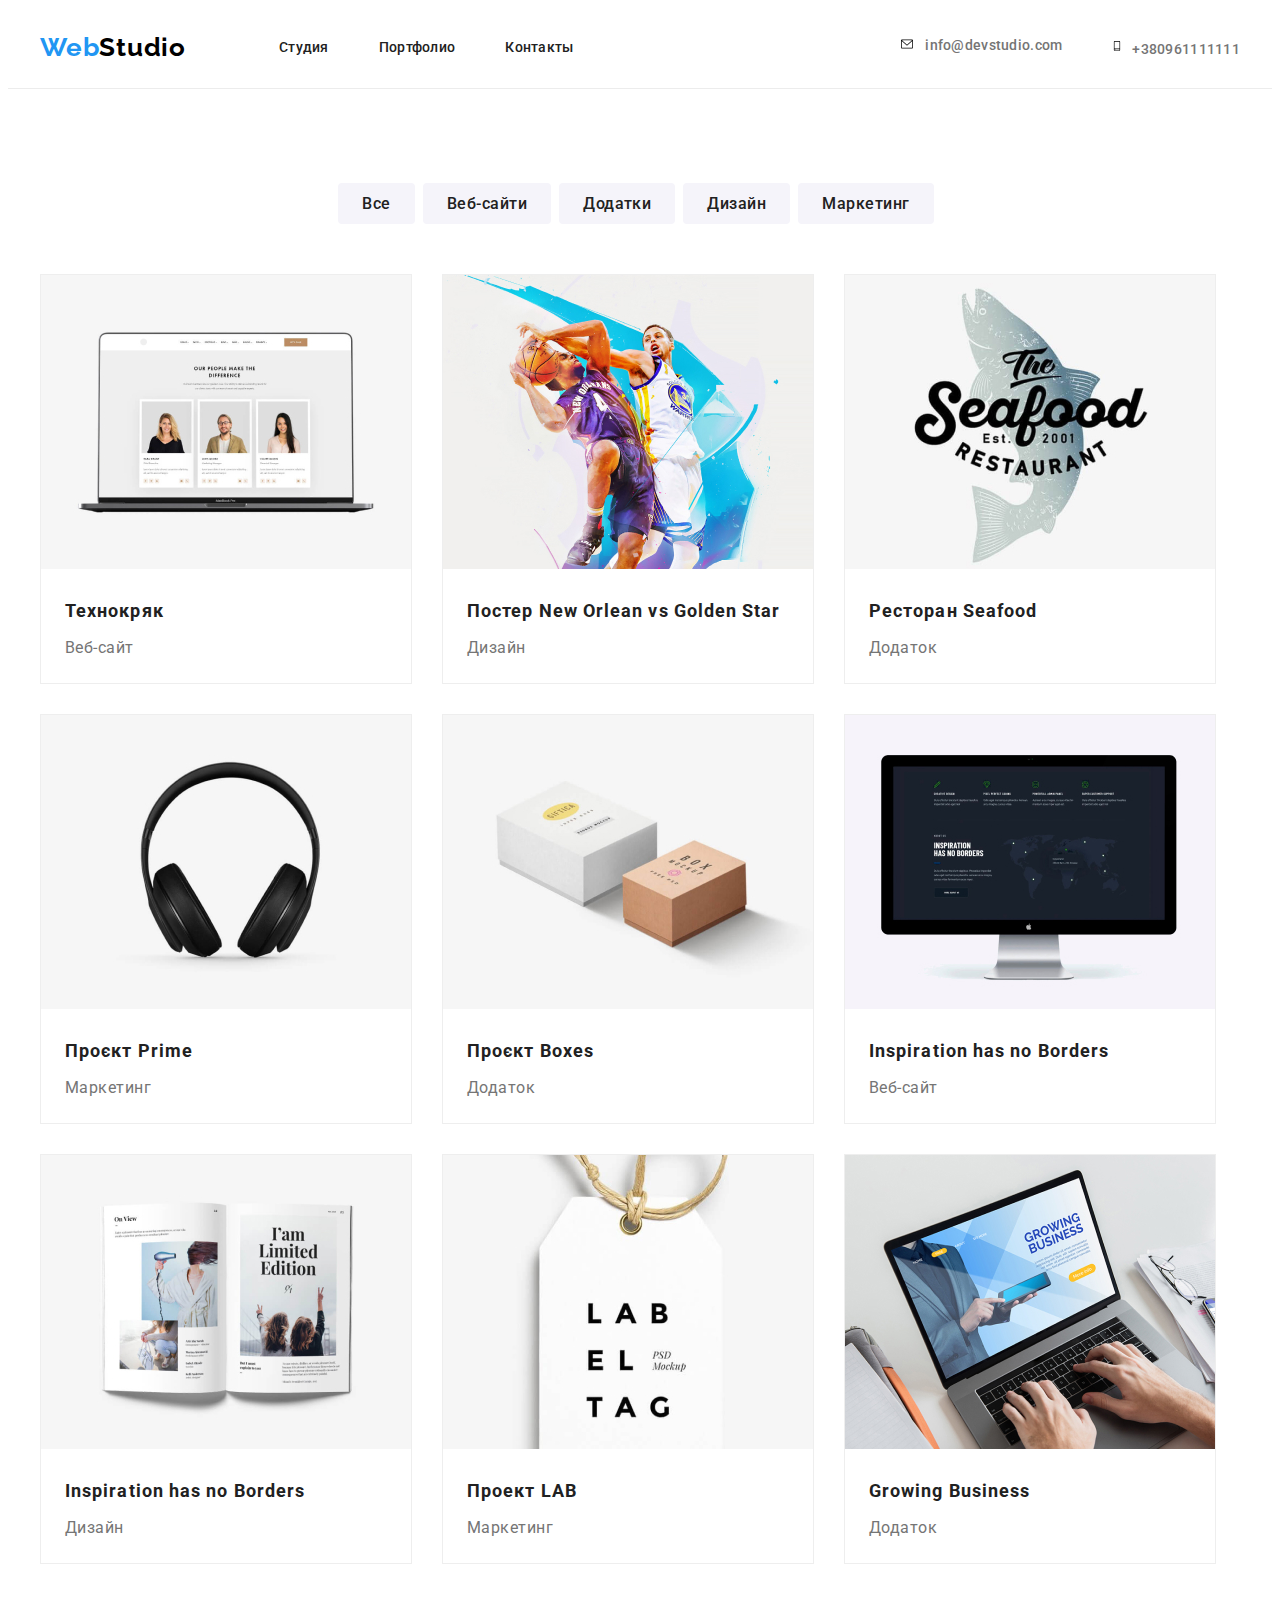
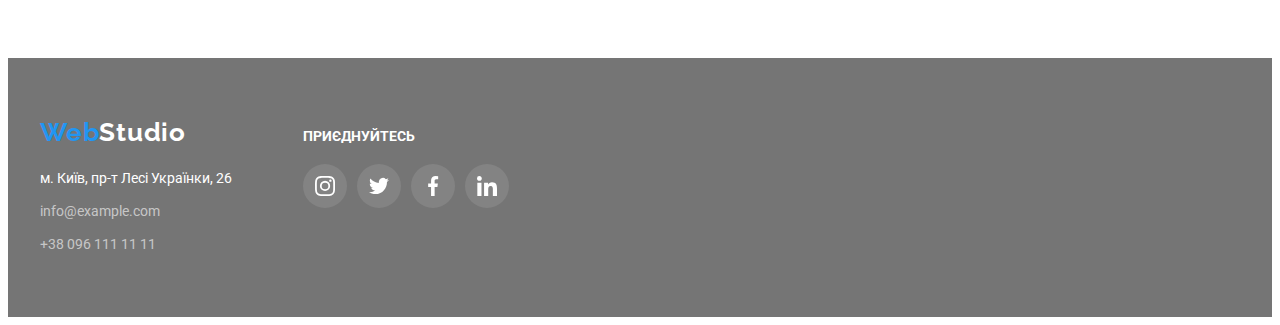
==== portfolio.html @ 3628cfc4 "update" ====
<!DOCTYPE html>
<html lang="en">

<head>
<meta charset="UTF-8">
<meta http-equiv="X-UA-Compatible" content="IE=edge">
<meta name="viewport" content="width=, initial-scale=1.0">
<title>Document</title>
<link rel="stylesheet" href="https://cdnjs.cloudflare.com/ajax/libs/modern-normalize/1.1.0/modern-normalize.min.css"
    integrity="sha512-wpPYUAdjBVSE4KJnH1VR1HeZfpl1ub8YT/NKx4PuQ5NmX2tKuGu6U/JRp5y+Y8XG2tV+wKQpNHVUX03MfMFn9Q=="
    crossorigin="anonymous" referrerpolicy="no-referrer"/>
    <style>
    a {
        text-decoration: none;
    }
</style>
<link rel="preconnect" href="https://fonts.googleapis.com">
<link rel="preconnect" href="https://fonts.gstatic.com" crossorigin>
<link href="https://fonts.googleapis.com/css2?family=Raleway:wght@700&family=Roboto:wght@400;500;700;900&display=swap"
    rel="stylesheet">
<link rel="stylesheet" href="./css/styles.css">
<link rel="stylesheet" href="./css/normalize.css">

</head>

<body>

    <!-- шапка сайта -->
    <header class="header">
        <div class="container header-con">
            <nav class="header-nav">
                <a href="/" class="header-logo"><span class="header-logo-web">Web</span><span
                        class="header-logo-studio">Studio</span></a>
    
                <ul class="header-list list">
                    <li class="header-item"><a href="./index.html" class="header-link link">Студия</a></li>
                    <li class="header-item"><a href="./portfolio.html" class="header-link link">Портфолио</a></li>
                    <li class="header-item"><a href="./contacts.html" class="header-link link">Контакты</a></li>
                </ul>
            </nav>
    
            <ul class="contact-info list">
                <li>
                    <a href="mailto:info@devstudio.com" class="header-mail link">
                        <svg class="header-icon" width="16px" height="12px">
                            <use href="./images/icons.svg#icon-envelope"></use>
                        </svg>info@devstudio.com </a>
                </li>
                <li>
                    <a href="tel:+380961111111" class="header-tel link">
                        <svg class="header-icon" width="10px" height="16px">
                            <use href="./images/icons.svg#icon-smartphone"></use>
                        </svg>+380961111111</a>
                </li>
            </ul>
    
        </div>
    </header>

    <main class="main">
        <section class="apps" 
        <div class="container">
            <div class="main-btn list"
             <ul class="main-list">
                <li><button type="button" class="item-btn">Все</button></li>
                <li><button type="button" class="item-btn">Веб-сайти</button></li>
                <li><button type="button" class="item-btn">Додатки</button></li>
                <li><button type="button" class="item-btn">Дизайн</button></li>
                <li><button type="button" class="item-btn">Маркетинг</button></li>
                </ul>
            </div>

            <div class="container">
                <ul class="apps-list list">
                    <li class="apps-item">
                        <a href="" class="item-link">
                        <img src="./images/website.jpg" width="370" alt="web-site">
                        <div class="apps-info">
                        <h3 class="apps-title">Технокряк</h3>
                        <p class="apps-text">
                            Веб-сайт
                        </p>
                        </div>
                        </a>
                        </li>
                    <li class="apps-item">
                        <a href="" class="item-link">
                    <img src="./images/posterbasketball.jpg" width="370" alt="basketball">
                    <div class="apps-info">
                    <h3 class="apps-title">Постер New Orlean vs Golden Star</h3>
                    <p class="apps-text">Дизайн</p>
                    </div> 
                    </a>
                    </li>
                    <li class="apps-item">
                        <a href="" class="item-link">
                        <img src="./images/seafood.jpg" width="370" alt="poster-restourant">
                        <div class="apps-info">
                        <h3 class="apps-title">Ресторан Seafood</h3>
                        <p class="apps-text">Додаток</p>
                        </div>
                        </a>
                    </li>
                    <li class="apps-item">
                        <a href="" class="item-link">
                        <img src="./images/headphones.jpg" width="370" alt="headphones">
                        <div class="apps-info">
                            <h3 class="apps-title">Проєкт Prime</h3>
                            <p class="apps-text">Маркетинг</p>
                        </div>
                        </a>
                    </li>
                    <li class="apps-item">
                    <a href="" class="item-link">
                        <img src="./images/boxes.jpg" width="370" alt="boxes">
                        <div class="apps-info">
                            <h3 class="apps-title">Проєкт Boxes</h3>
                            <p class="apps-text">Додаток</p>
                        </div>
                        </a>
                        </li>
                    <li class="apps-item">
                        <a href="" class="item-link">
                     <img src="./images/computer.jpg" width="370" alt="computer">
                        <div class="apps-info">
                            <h3 class="apps-title">Inspiration has no Borders</h3>
                            <p class="apps-text">Веб-сайт</p>
                        </div>
                        </a>
                
                    </li>
                    <li class="apps-item">
                        <a href="" class="item-link">
                        <img src="./images/book.jpg" width="370" alt="book">
                        <div class="apps-info">
                            <h3 class="apps-title">Inspiration has no Borders</h3>
                            <p class="apps-text">Дизайн</p>
                        </div>
                        </a>
                    </li>
                    <li class="apps-item">
                        <a href="" class="item-link">
                        <img src="./images/tag.jpg" width="370" alt="tag">
                        <div class="apps-info">
                            <h3 class="apps-title">Проект LAB</h3>
                            <p class="apps-text">Маркетинг</p>
                        </div>
                        </a>
                    </li>
                    <li class="apps-item">
                        <a href="" class="item-link">
                        <img src="./images/laptop.jpg" width="370" alt="laptop">
                        <div class="apps-info">
                            <h3 class="apps-title">Growing Business</h3>
                            <p class="apps-text">Додаток</p>
                        </div>
                        </a>
                    </li>
                </ul>
        </section>
        </div>
        </div>
    </main>
<footer class="footer">
    <div class="container">
        <div class="contact-wrap">
            <section class="footer-contacts-wrap">
                <a href="/" class="footer-logo"><span class="footer-logo-web">Web</span><span
                        class="footer-logo-studio">Studio</span></a>

                <address class="address">
                    <ul class="contacts-list list">
                        <li class="footer-contacts">
                            <a class="contacts-address link" href="https://goo.gl/maps/21FP2kessVp6qN1R9"
                                target="_blank" rel="noopener noreferrer nofollow"> м. Київ, пр-т Лесі Українки, 26</a>
                        </li>
                        <li class="footer-contacts">
                            <a href="mailto:info@example.com" class="footer-contacts-link link">info@example.com</a>
                        </li>
                        <li class="footer-contacts">
                            <a href="tel:+380961111111" class="footer-contacts-link link">+38 096 111 11 11</a>
                        </li>
                    </ul>
                </address>
            </section>
        </div>

        <div class="join">
            <h3 class="join-soc-title title">приєднуйтесь</h3>
            <ul class="join-soc-list list">
                <li class="join-soc-item">
                    <a href="" class="join-soc-link">
                        <svg class="join-soc-icon">
                            <use href="./images/icons.svg#icon-instagram"></use>
                        </svg>
                    </a>

                </li>
                <li class="join-soc-item">
                    <a href="" class="join-soc-link">
                        <svg class="join-soc-icon">
                            <use href="./images/icons.svg#icon-twitter"></use>
                        </svg>
                    </a>

                </li>
                <li class="join-soc-item">
                    <a href="" class="join-soc-link">
                        <svg class="join-soc-icon">
                            <use href="./images/icons.svg#icon-facebook"></use>
                        </svg>
                    </a>

                </li>
                <li class="join-soc-item">
                    <a href="" class="join-soc-link">
                        <svg class="join-soc-icon">
                            <use href="./images/icons.svg#icon-linkedin"></use>
                        </svg>
                    </a>

                </li>

            </ul>

        </div>
    </div>

</footer>
</body>

</html>
---- css/styles.css ----
p,
h1,
h2,
h3,
h4,
h5,
h6 {
    margin: 0;
}

ul,
ol {
    margin: 0;
    padding-left: 0;
}

body {
    font-family: "Roboto", sans-serif;
}

* {
    color: tomato;
}



.list {
    list-style: none;
}

.link {
    text-decoration: none;
}
.container {
    width: 1200px;
    padding-left: 15px;
    padding-right: 15px;
    margin: 0 auto;
}

/* --HEADER-- */

.header {
    background-color: var(--wight-text);
    border-bottom:1px solid #ECECEC;
    font-weight: 500;
    font-size: 14px;
    line-height: 1.14;
}

.header-con {
    display: flex;
    align-items: center;
}

.header-logo {
    font-family: 'Raleway';
    font-style: normal;
    font-weight: 700;
    font-size: 26px;
    line-height: 1.14;
    letter-spacing: 0.03em;
    color: #2196F3;
    text-decoration: none;
    padding: 24px 0;
    margin-top: 0;
    margin-bottom: 0;
    margin-right: 93px;
}

 
.header-logo-web {
    color: #2196F3;
}

.header-logo-studio {
    color: #000000;
}

.header-nav {
        display: flex;
        margin-right: 0;
        margin-left: 0;
        text-align: center;
        margin-bottom: 0;
        align-items: center;
}

.header-list {
    list-style: none;
    display: flex;
    padding: 0;
    
}

.header-item {
    margin-right: 50px;
}


.header-link {
    font-weight: 500;
    font-size: 14px;
    line-height: 1.12;
    letter-spacing: 0.02em;
    color: #212121;
    text-decoration: none;
    display: block;
    padding: 32px 0;
}


.contact-info {
    list-style: none;
    display: flex;
    margin-top: 0;
    margin-bottom: 0;
    margin-left: auto;
 
}



.header-mail {
    font-family: 'Roboto';
    font-weight: 500;
    font-size: 14px;
    line-height: 1.12;
    letter-spacing: 0.02em;
    color: #757575;
    margin: 0 50px 0 0;
}

.header-tel {
    font-family: 'Roboto';
    font-weight: 500;
    font-size: 14px;
    line-height: 1.12;
    letter-spacing: 0.02em;
    color: #757575;
    margin: 0;

}

.header-icon{
    color:#757575;
    margin-right:10px;
}


.header-link:hover,
.header-link:focus {
    color: #2196F3
}

.header-tel:hover,
.header-tel:focus,
.header-mail:hover,
.header-mail.focus {
color:#2196F3;
}

.header-tel:hover,
.header-tel:focus .header-icon {
    fill: #2196F3;
}

.header-mail:hover,
.header-mail:focus .header-icon {
    fill: #2196F3;
}


/* --HERO-- */


.hero {
    padding-top: 200px;
    padding-bottom: 200px;
    text-align: center;
    background-image: linear-gradient(rgba(47, 48, 58, 0.4), rgba(47, 48, 58, 0.4)), url(../images/hero-bg.jpg);
background-repeat: no-repeat;
background-position: center;
/* background-size: cover; */
}


.hero-text {
    display: block;
    margin-top: 0;
    margin-bottom: 30;
    margin-left: auto;
    margin-right: auto;
    max-width: 696px;
    font-weight: 900;
    font-size: 44px;
    line-height: 1.36;
    letter-spacing: 0.06em;
    text-transform: uppercase;
    color: #FFFFFF;
    background-color: #757575;
}

.hero-btn {
    border-radius: 4px;
    font-family: 'Roboto';
    font-style: normal;
    font-weight: 700;
    font-size: 16px;
    line-height: 1.33;
    display: inline-block;
    align-items: center;
    text-align: center;
    letter-spacing: 0.06em;
    color: #FFFFFF;
    padding: 10px 32px;
    box-shadow: 0px 4px 4px 0 rgba(0, 0, 0, 0.15);
    cursor: pointer;
    background-color: #2196F3;
    margin-top: 30px;
}

.hero-btn:hover,
.hero-btn:focus {
    background-color: #2196F3 color: #fffff
}

/* --ABOUT-- */
.about {
    padding-top: 94px;
}



.about-list {
    display: flex;
    flex-wrap: wrap;
}

.list {}

.about-item {
    display: inline-block;
    width: 270px;
    margin-right: 30px;
}

.about-item:nth-child(4) {
    margin-right: 0;
}

.about-title {
    font-weight: 700;
    font-size: 14px;
    line-height: 1.2;
    letter-spacing: 0.03em;
    text-transform: uppercase;
    color: #212121;
    text-align: left;
    padding-bottom: 10px;

}

.about-text {
    Font family: Roboto Font style: Regular font-weight: 400;
    font-size: 14px;
    line-height: 1.71;
    letter-spacing: 0.03em;
    align-items: center;
    text-align: left;
    color: #757575;
}


.icons-about {
    width: 270px;
    height: 120px;
    border-radius: 4px;
    background-color: #F5F4FA;
    margin-bottom: 30px;
    display: flex;
    justify-content: center;
    align-items: center;
}


/* --DETAILS-- */
.details {
    padding-top: 94px;
    padding-bottom: 94px;
}

.details-title {
    font-weight: 700;
    font-size: 36px;
    line-height: 1.2;
    text-align: center;
    letter-spacing: 0.03em;
    color: #212121;
    margin-bottom: 50px;
}

.detail-list {
    display: flex;
    flex-wrap: wrap;
    margin: 0;
    padding-left: 0;
}

.detail-element {
    width: 370px;
    margin-right: 30px;
}

.detail-element:nth-child(3) {
    margin-right: 0;
}


/* --TEAM-- */



.team {
    padding-top: 94px;
    padding-bottom: 94px;
    background: #F5F4FA;
}



.team-pre-title {
    font-weight: 700;
    font-size: 36px;
    line-height: 1.14;
    text-align: center;
    letter-spacing: 0.03em;
    color: #212121;
    margin-bottom: 50px;
}

.team-list {
    display: flex;
    flex-direction: row;
        margin: 0;
        padding-left: 0;
}

.team-item {
    width: 270px;
    height: 428px;
    margin-right: 30px;
    background: #FFFFFF;
        box-shadow: 0px 1px 3px rgba(0, 0, 0, 0.12), 0px 1px 1px rgba(0, 0, 0, 0.14), 0px 2px 1px rgba(0, 0, 0, 0.2);
        border-radius: 0px 0px 4px 4px;
}

.list {}

.team-title {
    font-weight: 500;
    font-size: 16px;
    line-height: 1.14;
    letter-spacing: 0.03em;
    text-align: center;
    color: #212121;
}

.team-text {
    font-weight: 400;
    font-size: 16px;
    line-height: 1.14;
    letter-spacing: 0.03em;
    text-align: center;
    color: #757575;
    margin-top: 10px;
    margin-bottom: 16px;
}

.team-info {
    padding-top:30px;
    padding-bottom: 30px;
}
.team-soc {
    display: flex;
    justify-content: center;
    gap: 10px;
}

.team-soc-link {
    width: 44px;
    height: 44px;
    border-radius: 50%;
    background-color: #FFFFFF;
    display: flex;
    align-items: center; 
    justify-content: center;
    fill: #AFB1B8 ;
}


.team-soc-link:hover,
.team-soc-link:focus {
    background-color: #2196F3;
    fill: #FFFFFF;
}

/*--CLIENTS--*/
/* .clients-container{
    border: 1px rgba(0, 0, 0, 1);
    background-color: #F5F5F5;
    padding-left: 15px;
        padding-right: 15px;
        margin: 0 auto;

} */

.clients-title{
    font: Roboto;
    font-weight: 700;
    font-size: 36px;
    line-height: 1.14;
    letter-spacing: 0.03em;
    text-align: center;
    color: #212121;
    padding-top: 94px;
    margin-bottom: 50px;
}

.clients-list {
    display: flex;
    flex-wrap: wrap;
    align-items: center;
        justify-content: center;
}

.clients-item {
    margin-right: 30px;
    }

    .clients-item:nth-child(6){
        margin-right: 0px;
    }


 .clients-soc-link {
    display: inline-block;
    border: 1px solid #AFB1B8;
    border-radius: 4px;
    width: 170px;
    height: 92px;
    outline: none;
    color:#AFB1B8;
    padding: 16px 32px;
    margin-bottom: 94px;

}

.clients-soc-icon{
    fill: #AFB1B8;
}

.clients-soc-link:hover,
.clients-soc-link:focus{
    border-color:#2196F3;
}


.clients-soc-icon:hover,
.clients-soc-icon:focus {
    fill: #2196F3;
}




/* --FOOTER-- */


.footer {
    background-color: #757575;
   padding-top: 60px;
   padding-bottom: 60px;
}

.footer .container {
    display: flex;
    align-items: baseline;
}




.footer-logo {
    font-family: 'Raleway';
    font-style: normal;
    font-weight: 700;
    font-size: 26px;
    line-height: 1.14;
    letter-spacing: 0.03em;
    display: block;
    text-decoration: none;
    margin-bottom: 20px;
}

.footer-logo-web {
    color: #2196F3;
}

.footer-logo-studio {
    color: #FFFFFF;
}


.address{
    font-style: normal;
    display: block;
    min-width: 193px;
}

.contacts-address {
    font-size: 14px;
    line-height: 1.71;
    letter-spacing: 0.03;
    color: #FFFFFF;
}


.footer-contacts-link {
    font-size: 14px;
    line-height: 1.71;
    color: rgba(255, 255, 255, 0.6);

}
.footer-contacts:not(:last-child){
    margin-bottom: 9px;
}


.join{
    
        flex-direction: column;
        align-items: baseline;
        margin-left: 70px;
    

}


.join-soc-title{
    font-size: 14px;
    line-height: 1.14;
    text-transform: uppercase;
    color: #FFFFFF;
    margin-bottom: 20px;
}

.join-soc-list {
    display: flex;
    justify-content:space-between;
    gap: 10px; */
}

.join-soc-link{
    width: 44px;
    height: 44px;
    border-radius: 50%;
    background-color: rgba(255, 255, 255, 0.1);
    display: flex;
    align-items: center;
    justify-content: center;
    color: #FFFFFF;
}

.join-soc-link:hover,
.join-soc-link:focus{
    background-color: #2196F3;
}

.join-soc-icon {
    fill:#FFFFFF;
    width: 20px;
    height: 20px;
}



/* ---MAIN--- */
.main {
}

.container-main {
    width: 1230px;
    padding-left: 15px;
    padding-right: 15px;
    margin-left: auto;
    margin-right: auto;
}

.main-btn {
    display: flex;
    flex-wrap: wrap;
    margin-bottom: 50px;
    justify-content: center;

}

.main-list {
    display: flex;
    flex-wrap: wrap;
    margin-right: auto;
    margin-left: auto;

}


.item-btn {
    font-family: 'Roboto';
    font-style: normal;
    font-weight: 500;
    font-size: 16px;
    line-height: 1.6;
    text-align: center;
    align-items: center;
    letter-spacing: 0.03em;
    color: rgba(33, 33, 33, 1);
    background-color: rgba(245, 244, 250, 1);
    border-radius: 4px;
    border-color: transparent;
    padding: 6px 22px;
    margin-right: 8px;
}

.item-btn:hover,
.item-btn:focus {
    opacity: 8;
    cursor: pointer;
    background-color: #2196F3;
    color: #FFFFFF;
}

.item-link{
    display: block;
}

.item-link:hover,
.item-link:focus{
    box-shadow: 0px 3px 1px rgba(0, 0, 0, 0.1), 0px 1px 2px rgba(0, 0, 0, 0.08), 0px 2px 2px rgba(0, 0, 0, 0.12);
}

.apps {
    padding-top: 94px;
    padding-bottom: 94px;
}

.apps-info {
    padding: 20px 24px;
}

.container-apps {
    width: 1230px;
    padding-left: 15px;
    padding-right: 15px;
    margin-left: auto;
    margin-right: auto;
}

.apps-list {
   display: flex;
   flex-wrap: wrap;
   gap: 30px;
   padding: 0;
   margin: 0;

}

.apps-list {
    flex-basis: calc((100% - 2*30px)/3);
    
}


.list {}

.apps-item {
    width: 370px; 
    background: #FFFFFF;
        border: 1px solid #EEEEEE;
}

.apps-title {
    font-weight: 700;
    font-size: 18px;
    line-height: 2;
    letter-spacing: 0.06em;
    color: #212121;
    margin-bottom: 4px;
}

.apps-text {
    font-weight: 400;
    font-size: 16px;
    line-height: 1.86;
    letter-spacing: 0.03em;
    color: #757575;
}
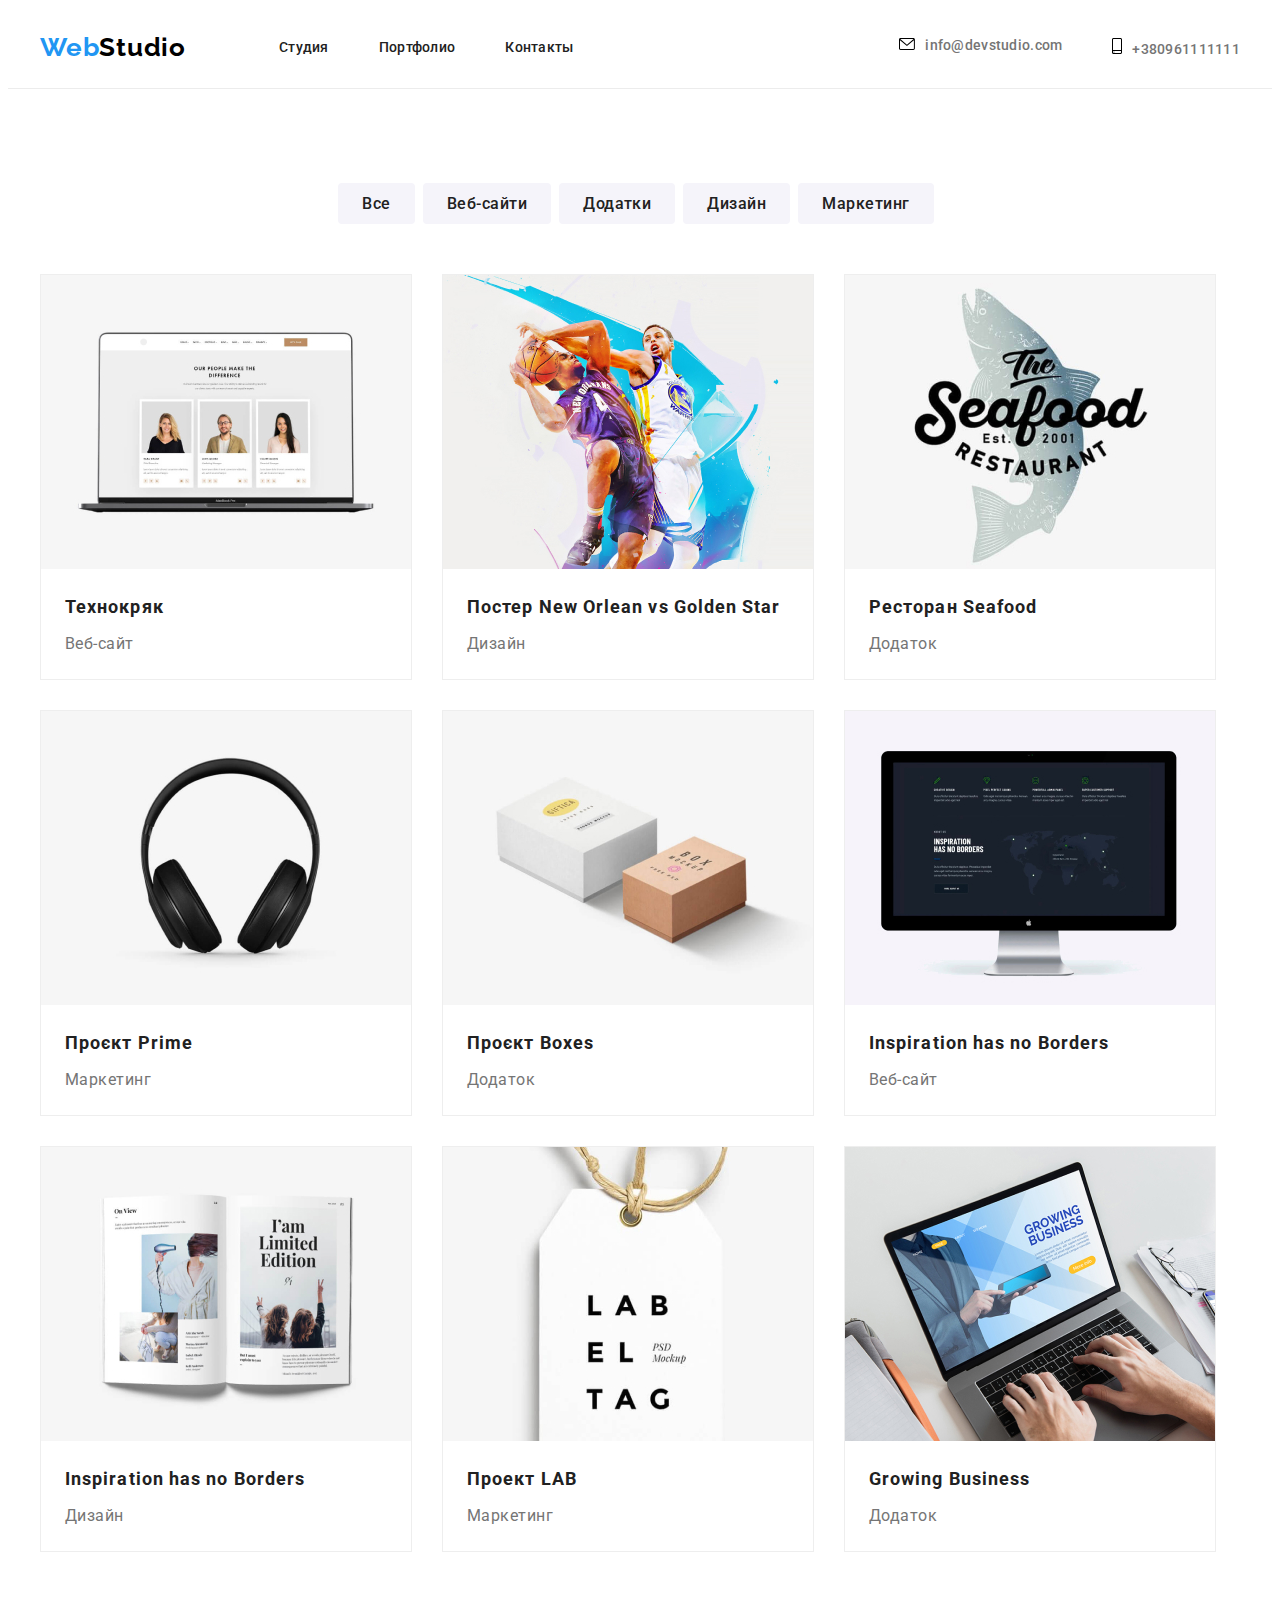
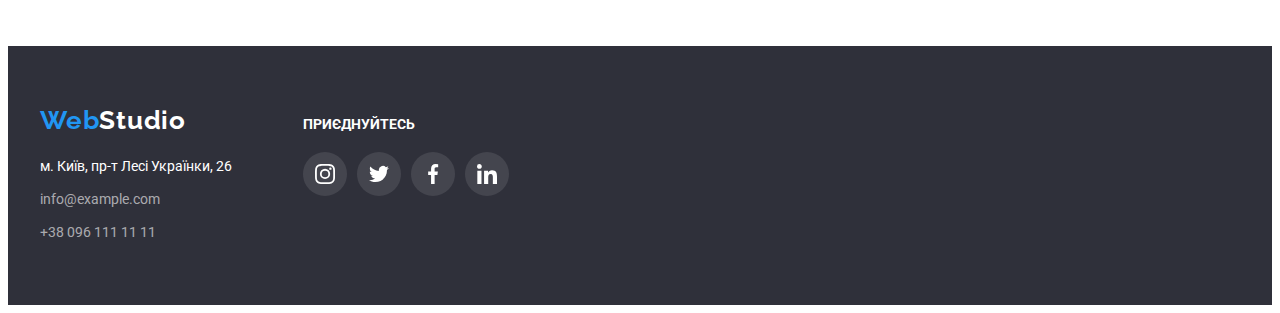
==== commit 5e3ea24f: "update changes" ====
--- a/portfolio.html
+++ b/portfolio.html
@@ -43,13 +43,13 @@
                 <li>
                     <a href="mailto:info@devstudio.com" class="header-mail link">
                         <svg class="header-icon" width="16px" height="12px">
-                            <use href="./images/icons.svg#icon-envelope"></use>
+                            <use href="./images/icons.svg#icon-envelopehover"></use>
                         </svg>info@devstudio.com </a>
                 </li>
                 <li>
                     <a href="tel:+380961111111" class="header-tel link">
                         <svg class="header-icon" width="10px" height="16px">
-                            <use href="./images/icons.svg#icon-smartphone"></use>
+                            <use href="./images/icons.svg#icon-smartphone2"></use>
                         </svg>+380961111111</a>
                 </li>
             </ul>
--- a/css/styles.css
+++ b/css/styles.css
@@ -18,8 +18,20 @@
     font-family: "Roboto", sans-serif;
 }
 
-* {
-    color: tomato;
+
+
+a {
+    color: currentColor;
+}
+
+button {
+    cursor: pointer;
+}
+
+img {
+    display: block;
+    max-width: 100%;
+    height: auto;
 }
 
 
@@ -198,7 +210,6 @@
     letter-spacing: 0.06em;
     text-transform: uppercase;
     color: #FFFFFF;
-    background-color: #757575;
 }
 
 .hero-btn {
@@ -222,7 +233,8 @@
 
 .hero-btn:hover,
 .hero-btn:focus {
-    background-color: #2196F3 color: #fffff
+    background-color: #2196F3;
+    color:#fffff;
 }
 
 /* --ABOUT-- */
@@ -406,31 +418,26 @@
 }
 
 /*--CLIENTS--*/
-/* .clients-container{
-    border: 1px rgba(0, 0, 0, 1);
-    background-color: #F5F5F5;
-    padding-left: 15px;
-        padding-right: 15px;
-        margin: 0 auto;
-
-} */
+.clients{
+    padding-top: 94px;
+    padding-bottom: 94px;
+}
 
 .clients-title{
     font: Roboto;
     font-weight: 700;
     font-size: 36px;
-    line-height: 1.14;
+    line-height: 1.16;
     letter-spacing: 0.03em;
     text-align: center;
     color: #212121;
-    padding-top: 94px;
     margin-bottom: 50px;
 }
 
 .clients-list {
     display: flex;
-    flex-wrap: wrap;
-    align-items: center;
+    /* flex-wrap: wrap; */
+    /* align-items: center; */
         justify-content: center;
 }
 
@@ -444,41 +451,37 @@
 
 
  .clients-soc-link {
-    display: inline-block;
+    display: flex;
+    justify-content: center;
+    align-items: center;
     border: 1px solid #AFB1B8;
     border-radius: 4px;
     width: 170px;
     height: 92px;
     outline: none;
-    color:#AFB1B8;
-    padding: 16px 32px;
-    margin-bottom: 94px;
-
-}
-
-.clients-soc-icon{
     fill: #AFB1B8;
+
+}
+
+.clients-soc-icon {
+    color: currentColor;
 }
 
 .clients-soc-link:hover,
 .clients-soc-link:focus{
-    border-color:#2196F3;
-}
-
-
-.clients-soc-icon:hover,
-.clients-soc-icon:focus {
+    border: 1px solid #2196F3;
     fill: #2196F3;
 }
 
 
 
 
+
 /* --FOOTER-- */
 
 
 .footer {
-    background-color: #757575;
+    background-color: #2F303A;
    padding-top: 60px;
    padding-bottom: 60px;
 }
@@ -645,7 +648,7 @@
 
 .item-link:hover,
 .item-link:focus{
-    box-shadow: 0px 3px 1px rgba(0, 0, 0, 0.1), 0px 1px 2px rgba(0, 0, 0, 0.08), 0px 2px 2px rgba(0, 0, 0, 0.12);
+    box-shadow: 0px 1px 1px rgba(0, 0, 0, 0.12), 0px 4px 4px rgba(0, 0, 0, 0.06), 1px 4px 6px rgba(0, 0, 0, 0.16);
 }
 
 .apps {
